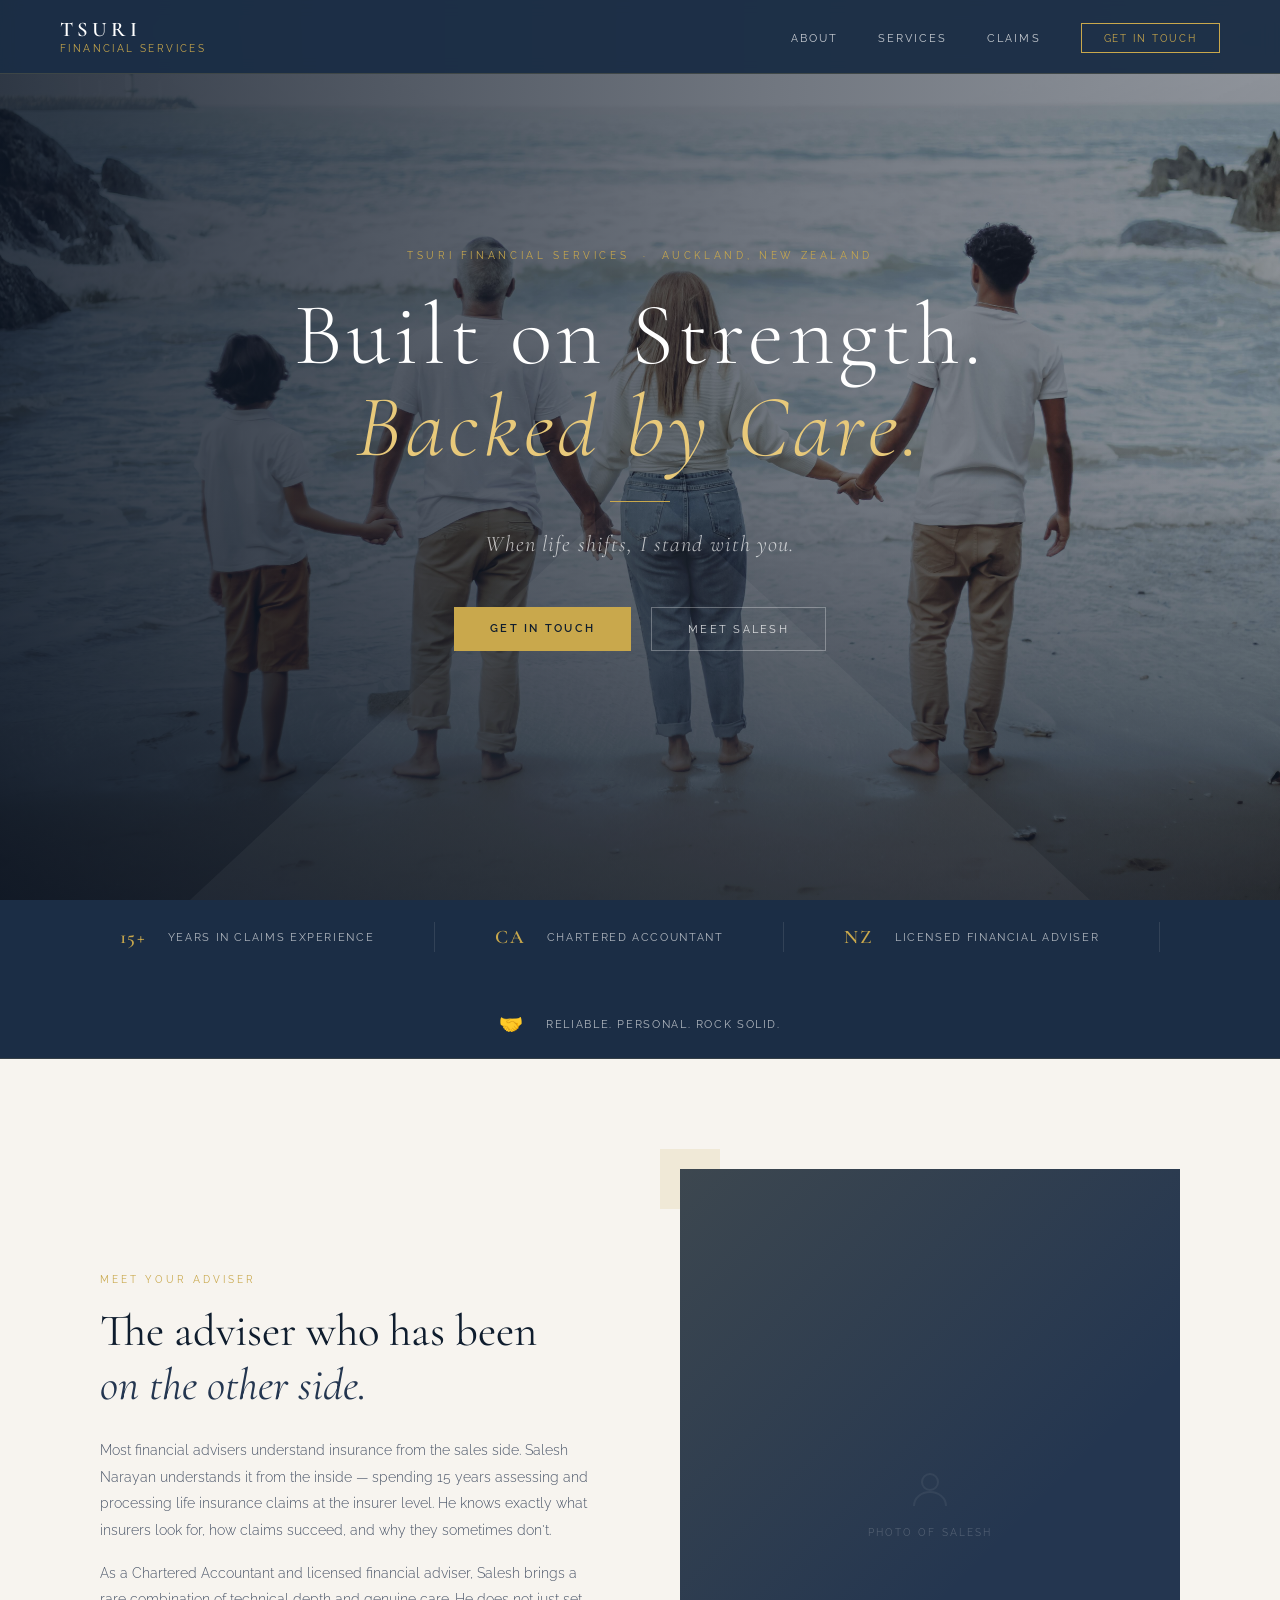
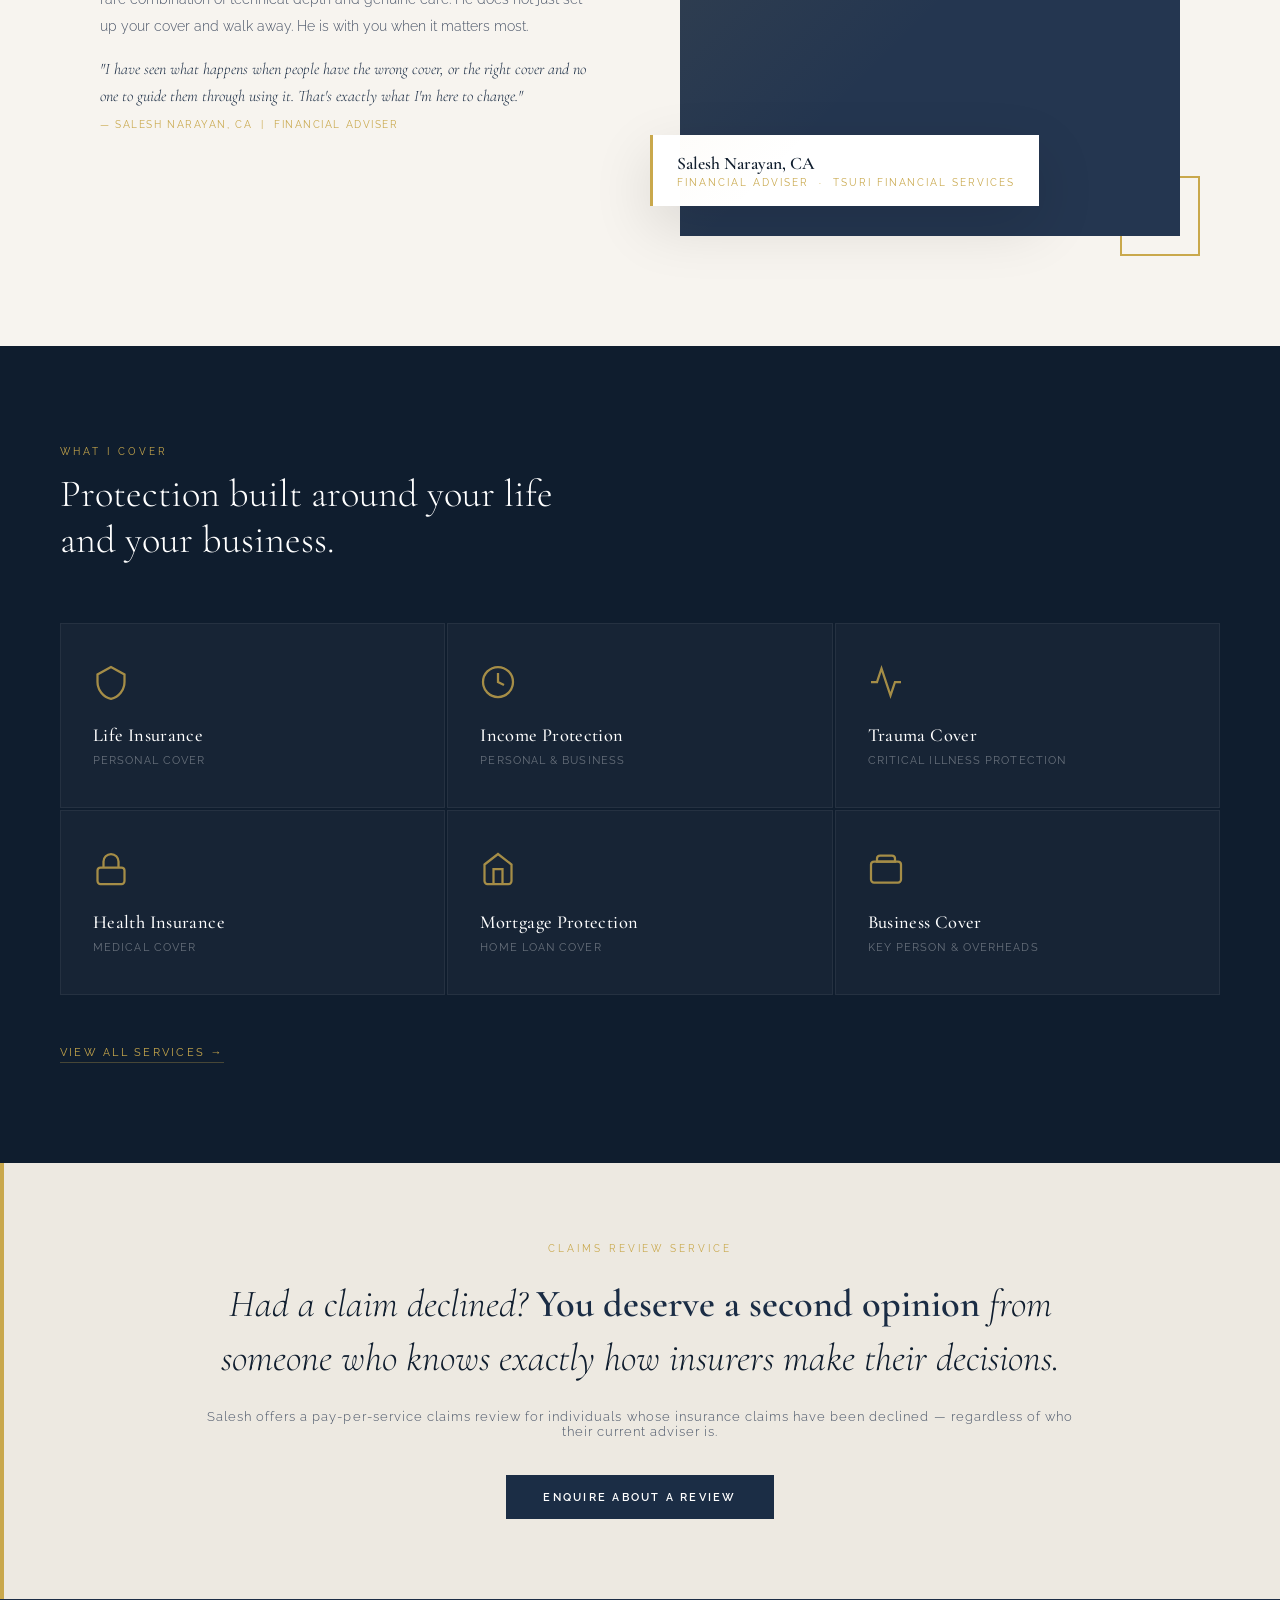
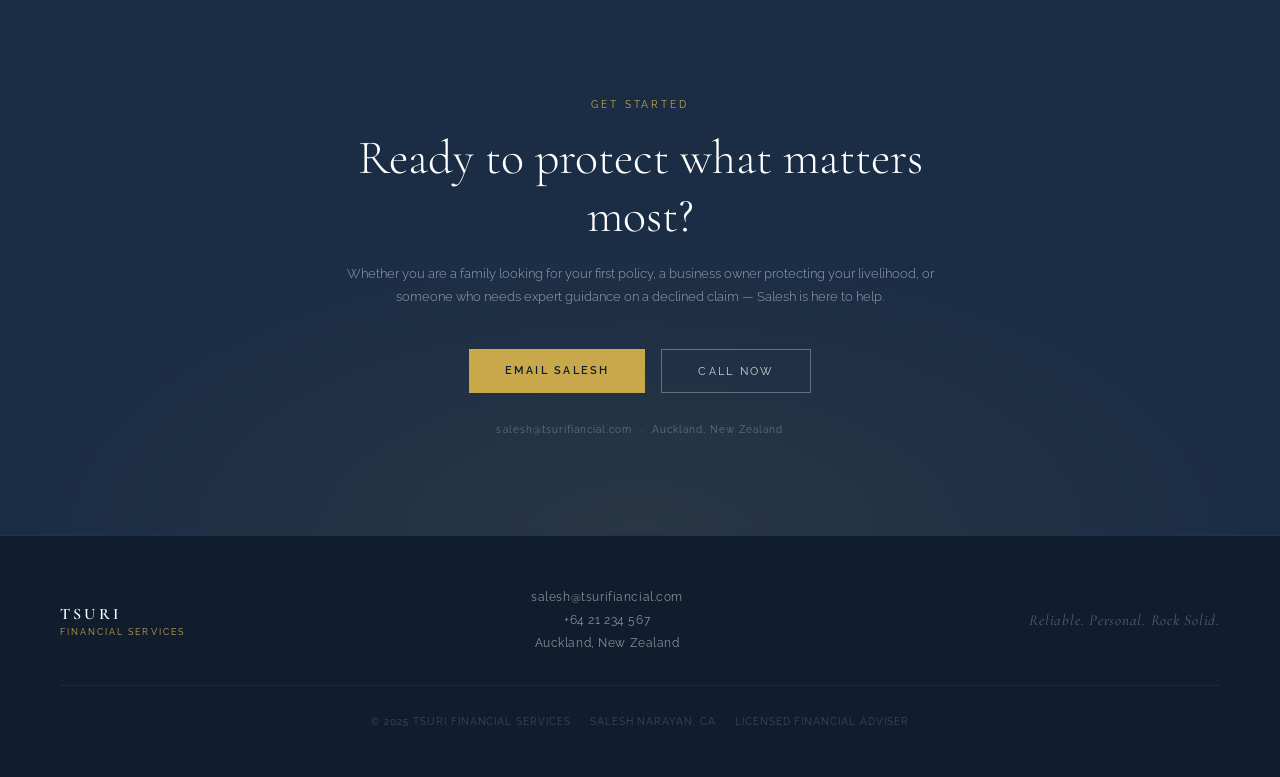
==== index.html @ d6b78319 "Add Tsuri website files" ====
<!DOCTYPE html>
<html lang="en">
<head>
<meta charset="UTF-8">
<meta name="viewport" content="width=device-width, initial-scale=1.0">
<title>Tsuri Financial Services — Built on Strength. Backed by Care.</title>
<link href="https://fonts.googleapis.com/css2?family=Cormorant+Garamond:ital,wght@0,300;0,400;0,500;0,600;1,300;1,400&family=Raleway:wght@300;400;500;600&display=swap" rel="stylesheet">
<style>
  :root {
    --navy: #1b2d45;
    --navy-deep: #0f1d2e;
    --navy-mid: #243650;
    --gold: #c9a84c;
    --gold-light: #e8c97a;
    --cream: #f7f4ef;
    --cream-dark: #ede9e1;
    --white: #ffffff;
    --text-dark: #1b2d45;
    --text-mid: #4a5568;
  }

  * { margin: 0; padding: 0; box-sizing: border-box; }

  html { scroll-behavior: smooth; }

  body {
    font-family: 'Raleway', sans-serif;
    background: var(--cream);
    color: var(--text-dark);
    overflow-x: hidden;
  }

  /* ─── NAV ─── */
  nav {
    position: fixed;
    top: 0; left: 0; right: 0;
    z-index: 100;
    display: flex;
    align-items: center;
    justify-content: space-between;
    padding: 20px 60px;
    background: rgba(27, 45, 69, 0.96);
    backdrop-filter: blur(8px);
    border-bottom: 1px solid rgba(201, 168, 76, 0.2);
  }

  .nav-logo {
    display: flex;
    align-items: center;
    gap: 14px;
    text-decoration: none;
  }

  .nav-brand {
    display: flex;
    flex-direction: column;
    line-height: 1;
  }

  .nav-brand-name {
    font-family: 'Cormorant Garamond', serif;
    font-size: 1.3rem;
    font-weight: 600;
    letter-spacing: 0.2em;
    color: var(--white);
    text-transform: uppercase;
  }

  .nav-brand-sub {
    font-size: 0.6rem;
    letter-spacing: 0.25em;
    color: var(--gold);
    text-transform: uppercase;
    margin-top: 3px;
  }

  .nav-links {
    display: flex;
    gap: 40px;
    list-style: none;
  }

  .nav-links a {
    font-size: 0.7rem;
    letter-spacing: 0.18em;
    text-transform: uppercase;
    color: rgba(255,255,255,0.75);
    text-decoration: none;
    transition: color 0.3s;
  }

  .nav-links a:hover { color: var(--gold); }

  .nav-cta {
    background: transparent;
    border: 1px solid var(--gold);
    color: var(--gold) !important;
    padding: 8px 22px;
    font-size: 0.65rem !important;
    letter-spacing: 0.18em;
    text-transform: uppercase;
    cursor: pointer;
    transition: all 0.3s !important;
    text-decoration: none;
    font-family: 'Raleway', sans-serif;
  }

  .nav-cta:hover {
    background: var(--gold) !important;
    color: var(--navy-deep) !important;
  }

  /* ─── HERO ─── */
  .hero {
    min-height: 100vh;
    display: flex;
    align-items: center;
    justify-content: center;
    position: relative;
    overflow: hidden;
    /* ── SWAP THIS URL FOR THE REAL FAMILY PHOTO ── */
    background-image: url('[data-uri]');
    background-size: cover;
    background-position: center 30%;
  }

  /* Dark navy overlay so text is always legible */
  .hero-bg {
    position: absolute;
    inset: 0;
    background:
      linear-gradient(to right, rgba(10,20,35,0.82) 0%, rgba(10,20,35,0.55) 60%, rgba(10,20,35,0.4) 100%),
      linear-gradient(to top, rgba(10,20,35,0.6) 0%, transparent 50%);
  }

  /* Mountain SVG background */
  .hero-mountain-bg {
    position: absolute;
    bottom: 0;
    left: 50%;
    transform: translateX(-50%);
    width: 100%;
    max-width: 900px;
    opacity: 0.04;
  }

  .hero-content {
    position: relative;
    z-index: 2;
    text-align: center;
    padding: 0 20px;
    animation: fadeUp 1.2s ease forwards;
  }

  @keyframes fadeUp {
    from { opacity: 0; transform: translateY(30px); }
    to { opacity: 1; transform: translateY(0); }
  }

  .hero-eyebrow {
    font-size: 0.65rem;
    letter-spacing: 0.35em;
    text-transform: uppercase;
    color: var(--gold);
    margin-bottom: 28px;
    opacity: 0;
    animation: fadeUp 1s ease 0.3s forwards;
  }

  /* Logo mark */
  .hero-title {
    font-family: 'Cormorant Garamond', serif;
    font-size: clamp(3rem, 7vw, 5.5rem);
    font-weight: 300;
    color: var(--white);
    line-height: 1.05;
    letter-spacing: 0.05em;
    margin-bottom: 12px;
    opacity: 0;
    animation: fadeUp 1s ease 0.5s forwards;
  }

  .hero-title em {
    font-style: italic;
    color: var(--gold-light);
  }

  .hero-divider {
    width: 60px;
    height: 1px;
    background: var(--gold);
    margin: 28px auto;
    opacity: 0;
    animation: fadeUp 1s ease 0.7s forwards;
  }

  .hero-tagline {
    font-family: 'Cormorant Garamond', serif;
    font-size: clamp(1rem, 2.5vw, 1.4rem);
    font-weight: 300;
    font-style: italic;
    color: rgba(255,255,255,0.7);
    letter-spacing: 0.05em;
    margin-bottom: 50px;
    opacity: 0;
    animation: fadeUp 1s ease 0.9s forwards;
  }

  .hero-actions {
    display: flex;
    gap: 20px;
    justify-content: center;
    flex-wrap: wrap;
    opacity: 0;
    animation: fadeUp 1s ease 1.1s forwards;
  }

  .btn-primary {
    background: var(--gold);
    color: var(--navy-deep);
    padding: 14px 36px;
    font-size: 0.7rem;
    letter-spacing: 0.2em;
    text-transform: uppercase;
    text-decoration: none;
    font-family: 'Raleway', sans-serif;
    font-weight: 600;
    transition: all 0.3s;
  }

  .btn-primary:hover {
    background: var(--gold-light);
    transform: translateY(-2px);
  }

  .btn-secondary {
    background: transparent;
    color: rgba(255,255,255,0.8);
    padding: 14px 36px;
    font-size: 0.7rem;
    letter-spacing: 0.2em;
    text-transform: uppercase;
    text-decoration: none;
    font-family: 'Raleway', sans-serif;
    font-weight: 400;
    border: 1px solid rgba(255,255,255,0.3);
    transition: all 0.3s;
  }

  .btn-secondary:hover {
    border-color: var(--gold);
    color: var(--gold);
  }

  /* ─── TRUST BAR ─── */
  .trust-bar {
    background: var(--navy);
    padding: 22px 60px;
    display: flex;
    align-items: center;
    justify-content: center;
    gap: 60px;
    flex-wrap: wrap;
    border-bottom: 1px solid rgba(201,168,76,0.15);
  }

  .trust-item {
    display: flex;
    align-items: center;
    gap: 12px;
    color: rgba(255,255,255,0.65);
    font-size: 0.68rem;
    letter-spacing: 0.15em;
    text-transform: uppercase;
  }

  .trust-item span {
    color: var(--gold);
    font-family: 'Cormorant Garamond', serif;
    font-size: 1.2rem;
    font-weight: 600;
  }

  .trust-sep {
    width: 1px;
    height: 30px;
    background: rgba(255,255,255,0.1);
  }

  /* ─── INTRO SECTION ─── */
  .intro {
    padding: 110px 60px;
    display: grid;
    grid-template-columns: 1fr 1fr;
    gap: 80px;
    max-width: 1200px;
    margin: 0 auto;
    align-items: center;
  }

  .intro-label {
    font-size: 0.62rem;
    letter-spacing: 0.3em;
    text-transform: uppercase;
    color: var(--gold);
    margin-bottom: 20px;
  }

  .intro-heading {
    font-family: 'Cormorant Garamond', serif;
    font-size: clamp(2rem, 3.5vw, 2.8rem);
    font-weight: 400;
    line-height: 1.2;
    color: var(--navy-deep);
    margin-bottom: 24px;
  }

  .intro-heading em {
    font-style: italic;
    color: var(--navy-mid);
  }

  .intro-text {
    font-size: 0.88rem;
    line-height: 1.9;
    color: var(--text-mid);
    font-weight: 300;
  }

  .intro-text + .intro-text {
    margin-top: 16px;
  }

  .intro-photo {
    position: relative;
  }

  .intro-photo-frame {
    width: 100%;
    aspect-ratio: 3/4;
    background: var(--navy-mid);
    position: relative;
    overflow: hidden;
  }

  .intro-photo-frame::before {
    content: '';
    position: absolute;
    inset: 0;
    background: linear-gradient(135deg, rgba(201,168,76,0.15) 0%, transparent 60%);
    z-index: 1;
  }

  .photo-placeholder {
    width: 100%;
    height: 100%;
    display: flex;
    flex-direction: column;
    align-items: center;
    justify-content: center;
    color: rgba(255,255,255,0.2);
    font-size: 0.65rem;
    letter-spacing: 0.2em;
    text-transform: uppercase;
    gap: 12px;
  }

  .photo-placeholder svg {
    width: 48px;
    height: 48px;
    opacity: 0.3;
  }

  .intro-photo-accent {
    position: absolute;
    bottom: -20px;
    right: -20px;
    width: 80px;
    height: 80px;
    border: 2px solid var(--gold);
    z-index: -1;
  }

  .intro-photo-accent2 {
    position: absolute;
    top: -20px;
    left: -20px;
    width: 60px;
    height: 60px;
    background: var(--gold);
    opacity: 0.15;
    z-index: -1;
  }

  .intro-name-card {
    position: absolute;
    bottom: 30px;
    left: -30px;
    background: var(--white);
    padding: 18px 24px;
    border-left: 3px solid var(--gold);
    box-shadow: 0 20px 60px rgba(0,0,0,0.12);
  }

  .intro-name {
    font-family: 'Cormorant Garamond', serif;
    font-size: 1.1rem;
    font-weight: 600;
    color: var(--navy-deep);
    margin-bottom: 3px;
  }

  .intro-role {
    font-size: 0.62rem;
    letter-spacing: 0.2em;
    text-transform: uppercase;
    color: var(--gold);
  }

  /* ─── SERVICES TEASER ─── */
  .services {
    background: var(--navy-deep);
    padding: 100px 60px;
  }

  .services-inner {
    max-width: 1200px;
    margin: 0 auto;
  }

  .section-label {
    font-size: 0.62rem;
    letter-spacing: 0.3em;
    text-transform: uppercase;
    color: var(--gold);
    margin-bottom: 14px;
    display: block;
  }

  .section-heading {
    font-family: 'Cormorant Garamond', serif;
    font-size: clamp(1.8rem, 3vw, 2.6rem);
    font-weight: 300;
    color: var(--white);
    margin-bottom: 60px;
    max-width: 500px;
    line-height: 1.2;
  }

  .services-grid {
    display: grid;
    grid-template-columns: repeat(3, 1fr);
    gap: 2px;
  }

  .service-card {
    background: rgba(255,255,255,0.03);
    border: 1px solid rgba(255,255,255,0.06);
    padding: 40px 32px;
    transition: all 0.3s;
    cursor: default;
    position: relative;
    overflow: hidden;
  }

  .service-card::after {
    content: '';
    position: absolute;
    bottom: 0;
    left: 0;
    right: 0;
    height: 2px;
    background: var(--gold);
    transform: scaleX(0);
    transition: transform 0.3s;
    transform-origin: left;
  }

  .service-card:hover {
    background: rgba(255,255,255,0.06);
  }

  .service-card:hover::after {
    transform: scaleX(1);
  }

  .service-icon {
    width: 36px;
    height: 36px;
    margin-bottom: 20px;
    color: var(--gold);
    opacity: 0.8;
  }

  .service-title {
    font-family: 'Cormorant Garamond', serif;
    font-size: 1.15rem;
    font-weight: 500;
    color: var(--white);
    margin-bottom: 8px;
    letter-spacing: 0.02em;
  }

  .service-sub {
    font-size: 0.68rem;
    letter-spacing: 0.1em;
    color: rgba(255,255,255,0.35);
    text-transform: uppercase;
  }

  .services-footer {
    margin-top: 50px;
    display: flex;
    align-items: center;
    gap: 30px;
  }

  .services-footer a {
    font-size: 0.7rem;
    letter-spacing: 0.2em;
    text-transform: uppercase;
    color: var(--gold);
    text-decoration: none;
    border-bottom: 1px solid rgba(201,168,76,0.3);
    padding-bottom: 3px;
    transition: border-color 0.3s;
  }

  .services-footer a:hover { border-color: var(--gold); }

  /* ─── CLAIMS BANNER ─── */
  .claims {
    background: var(--cream-dark);
    padding: 80px 60px;
    position: relative;
    overflow: hidden;
  }

  .claims::before {
    content: '';
    position: absolute;
    left: 0;
    top: 0;
    bottom: 0;
    width: 4px;
    background: var(--gold);
  }

  .claims-inner {
    max-width: 900px;
    margin: 0 auto;
    text-align: center;
  }

  .claims-quote {
    font-family: 'Cormorant Garamond', serif;
    font-size: clamp(1.6rem, 3vw, 2.4rem);
    font-weight: 300;
    font-style: italic;
    color: var(--navy-deep);
    line-height: 1.4;
    margin-bottom: 24px;
  }

  .claims-quote strong {
    font-style: normal;
    font-weight: 600;
    color: var(--navy);
  }

  .claims-sub {
    font-size: 0.8rem;
    letter-spacing: 0.08em;
    color: var(--text-mid);
    font-weight: 300;
  }

  /* ─── CTA ─── */
  .cta {
    background: var(--navy);
    padding: 100px 60px;
    text-align: center;
    position: relative;
    overflow: hidden;
  }

  .cta::before {
    content: '';
    position: absolute;
    inset: 0;
    background: radial-gradient(ellipse 70% 80% at 50% 100%, rgba(201,168,76,0.08) 0%, transparent 70%);
  }

  .cta-inner {
    position: relative;
    z-index: 2;
    max-width: 600px;
    margin: 0 auto;
  }

  .cta-label {
    font-size: 0.62rem;
    letter-spacing: 0.3em;
    text-transform: uppercase;
    color: var(--gold);
    margin-bottom: 20px;
    display: block;
  }

  .cta-heading {
    font-family: 'Cormorant Garamond', serif;
    font-size: clamp(2rem, 4vw, 3rem);
    font-weight: 300;
    color: var(--white);
    line-height: 1.2;
    margin-bottom: 16px;
  }

  .cta-text {
    font-size: 0.82rem;
    color: rgba(255,255,255,0.55);
    font-weight: 300;
    line-height: 1.8;
    margin-bottom: 40px;
  }

  .cta-actions {
    display: flex;
    gap: 16px;
    justify-content: center;
    flex-wrap: wrap;
  }

  /* ─── FOOTER ─── */
  footer {
    background: var(--navy-deep);
    padding: 50px 60px;
    border-top: 1px solid rgba(201,168,76,0.15);
  }

  .footer-inner {
    max-width: 1200px;
    margin: 0 auto;
    display: flex;
    align-items: center;
    justify-content: space-between;
    flex-wrap: wrap;
    gap: 30px;
  }

  .footer-brand {
    display: flex;
    align-items: center;
    gap: 14px;
  }

  .footer-brand-text .name {
    font-family: 'Cormorant Garamond', serif;
    font-size: 1rem;
    letter-spacing: 0.2em;
    text-transform: uppercase;
    color: var(--white);
    font-weight: 600;
  }

  .footer-brand-text .sub {
    font-size: 0.58rem;
    letter-spacing: 0.22em;
    text-transform: uppercase;
    color: var(--gold);
    margin-top: 2px;
  }

  .footer-contact {
    text-align: center;
  }

  .footer-contact a {
    display: block;
    font-size: 0.72rem;
    color: rgba(255,255,255,0.5);
    text-decoration: none;
    letter-spacing: 0.05em;
    transition: color 0.3s;
    line-height: 2;
  }

  .footer-contact a:hover { color: var(--gold); }

  .footer-tagline {
    font-family: 'Cormorant Garamond', serif;
    font-style: italic;
    font-size: 0.95rem;
    color: rgba(255,255,255,0.3);
    letter-spacing: 0.05em;
  }

  .footer-copy {
    width: 100%;
    text-align: center;
    font-size: 0.6rem;
    color: rgba(255,255,255,0.2);
    letter-spacing: 0.1em;
    text-transform: uppercase;
    margin-top: 30px;
    padding-top: 30px;
    border-top: 1px solid rgba(255,255,255,0.05);
  }

  /* ─── RESPONSIVE ─── */
  @media (max-width: 900px) {
    nav { padding: 18px 24px; }
    .nav-links { display: none; }
    .intro { grid-template-columns: 1fr; padding: 70px 24px; gap: 50px; }
    .intro-photo { order: -1; }
    .intro-name-card { left: 0; bottom: -10px; }
    .services { padding: 70px 24px; }
    .services-grid { grid-template-columns: 1fr 1fr; }
    .claims { padding: 60px 24px; }
    .cta { padding: 70px 24px; }
    footer { padding: 40px 24px; }
    .footer-inner { flex-direction: column; align-items: flex-start; gap: 20px; }
    .footer-contact { text-align: left; }
    .trust-bar { padding: 18px 24px; gap: 20px; }
    .trust-sep { display: none; }
  }

  @media (max-width: 600px) {
    .services-grid { grid-template-columns: 1fr; }
  }
</style>
</head>
<body>

<!-- ─── NAV ─── -->
<nav>
  <a href="index.html" class="nav-logo">
    <div class="nav-brand">
      <span class="nav-brand-name">Tsuri</span>
      <span class="nav-brand-sub">Financial Services</span>
    </div>
  </a>

  <ul class="nav-links">
    <li><a href="about.html">About</a></li>
    <li><a href="services.html">Services</a></li>
    <li><a href="enquire.html">Claims</a></li>
    <li><a href="enquire.html" class="nav-cta">Get in Touch</a></li>
  </ul>
</nav>

<!-- ─── HERO ─── -->
<section class="hero">
  <div class="hero-bg"></div>

  <!-- Large faint mountain -->
  <svg class="hero-mountain-bg" viewBox="0 0 900 500" fill="none" xmlns="http://www.w3.org/2000/svg" aria-hidden="true">
    <path d="M0 500 L450 80 L900 500 Z" fill="white"/>
    <path d="M180 500 L450 180 L720 500 Z" fill="white" opacity="0.5"/>
  </svg>

  <div class="hero-content">
    <p class="hero-eyebrow">Tsuri Financial Services &nbsp;·&nbsp; Auckland, New Zealand</p>

    <h1 class="hero-title">
      Built on Strength.<br><em>Backed by Care.</em>
    </h1>

    <div class="hero-divider"></div>

    <p class="hero-tagline">When life shifts, I stand with you.</p>

    <div class="hero-actions">
      <a href="enquire.html" class="btn-primary">Get in Touch</a>
      <a href="about.html" class="btn-secondary">Meet Salesh</a>
    </div>
  </div>
</section>

<!-- ─── TRUST BAR ─── -->
<div class="trust-bar">
  <div class="trust-item"><span>15+</span>&nbsp; Years in Claims Experience</div>
  <div class="trust-sep"></div>
  <div class="trust-item"><span>CA</span>&nbsp; Chartered Accountant</div>
  <div class="trust-sep"></div>
  <div class="trust-item"><span>NZ</span>&nbsp; Licensed Financial Adviser</div>
  <div class="trust-sep"></div>
  <div class="trust-item"><span>🤝</span>&nbsp; Reliable. Personal. Rock Solid.</div>
</div>

<!-- ─── INTRO / ABOUT ─── -->
<section class="intro" id="about">
  <div class="intro-text-col">
    <p class="intro-label">Meet Your Adviser</p>
    <h2 class="intro-heading">
      The adviser who has been<br><em>on the other side.</em>
    </h2>
    <p class="intro-text">
      Most financial advisers understand insurance from the sales side. Salesh Narayan understands it from the inside — spending 15 years assessing and processing life insurance claims at the insurer level. He knows exactly what insurers look for, how claims succeed, and why they sometimes don't.
    </p>
    <p class="intro-text" style="margin-top:16px;">
      As a Chartered Accountant and licensed financial adviser, Salesh brings a rare combination of technical depth and genuine care. He does not just set up your cover and walk away. He is with you when it matters most.
    </p>
    <p class="intro-text" style="margin-top:16px; color: var(--navy); font-style: italic; font-family: 'Cormorant Garamond', serif; font-size: 1rem; line-height: 1.7;">
      "I have seen what happens when people have the wrong cover, or the right cover and no one to guide them through using it. That's exactly what I'm here to change."
    </p>
    <p style="margin-top:8px; font-size:0.65rem; letter-spacing:0.15em; text-transform:uppercase; color:var(--gold);">— Salesh Narayan, CA &nbsp;|&nbsp; Financial Adviser</p>
  </div>

  <div class="intro-photo">
    <div class="intro-photo-accent2"></div>
    <div class="intro-photo-frame">
      <div class="photo-placeholder">
        <svg viewBox="0 0 24 24" fill="none" stroke="currentColor" stroke-width="1">
          <circle cx="12" cy="8" r="4"/><path d="M4 20c0-4 3.6-7 8-7s8 3 8 7"/>
        </svg>
        <span>Photo of Salesh</span>
      </div>
    </div>
    <div class="intro-photo-accent"></div>
    <div class="intro-name-card">
      <div class="intro-name">Salesh Narayan, CA</div>
      <div class="intro-role">Financial Adviser &nbsp;·&nbsp; Tsuri Financial Services</div>
    </div>
  </div>
</section>

<!-- ─── SERVICES TEASER ─── -->
<section class="services" id="services">
  <div class="services-inner">
    <span class="section-label">What I Cover</span>
    <h2 class="section-heading">Protection built around your life and your business.</h2>

    <div class="services-grid">
      <!-- Personal -->
      <div class="service-card">
        <svg class="service-icon" viewBox="0 0 24 24" fill="none" stroke="currentColor" stroke-width="1.5">
          <path d="M12 2L3 7v5c0 5.25 3.75 10.15 9 11.25C17.25 22.15 21 17.25 21 12V7l-9-5z"/>
        </svg>
        <div class="service-title">Life Insurance</div>
        <div class="service-sub">Personal Cover</div>
      </div>

      <div class="service-card">
        <svg class="service-icon" viewBox="0 0 24 24" fill="none" stroke="currentColor" stroke-width="1.5">
          <path d="M12 2C6.48 2 2 6.48 2 12s4.48 10 10 10 10-4.48 10-10S17.52 2 12 2z"/>
          <path d="M12 6v6l4 2"/>
        </svg>
        <div class="service-title">Income Protection</div>
        <div class="service-sub">Personal &amp; Business</div>
      </div>

      <div class="service-card">
        <svg class="service-icon" viewBox="0 0 24 24" fill="none" stroke="currentColor" stroke-width="1.5">
          <path d="M22 12h-4l-3 9L9 3l-3 9H2"/>
        </svg>
        <div class="service-title">Trauma Cover</div>
        <div class="service-sub">Critical Illness Protection</div>
      </div>

      <div class="service-card">
        <svg class="service-icon" viewBox="0 0 24 24" fill="none" stroke="currentColor" stroke-width="1.5">
          <rect x="3" y="11" width="18" height="11" rx="2"/><path d="M7 11V7a5 5 0 0 1 10 0v4"/>
        </svg>
        <div class="service-title">Health Insurance</div>
        <div class="service-sub">Medical Cover</div>
      </div>

      <div class="service-card">
        <svg class="service-icon" viewBox="0 0 24 24" fill="none" stroke="currentColor" stroke-width="1.5">
          <path d="M3 9l9-7 9 7v11a2 2 0 0 1-2 2H5a2 2 0 0 1-2-2z"/><polyline points="9 22 9 12 15 12 15 22"/>
        </svg>
        <div class="service-title">Mortgage Protection</div>
        <div class="service-sub">Home Loan Cover</div>
      </div>

      <div class="service-card">
        <svg class="service-icon" viewBox="0 0 24 24" fill="none" stroke="currentColor" stroke-width="1.5">
          <path d="M20 7H4a2 2 0 0 0-2 2v10a2 2 0 0 0 2 2h16a2 2 0 0 0 2-2V9a2 2 0 0 0-2-2z"/><path d="M16 3H8a2 2 0 0 0-2 2v2h12V5a2 2 0 0 0-2-2z"/>
        </svg>
        <div class="service-title">Business Cover</div>
        <div class="service-sub">Key Person &amp; Overheads</div>
      </div>
    </div>

    <div class="services-footer">
      <a href="services.html">View All Services →</a>
    </div>
  </div>
</section>

<!-- ─── CLAIMS CALLOUT ─── -->
<section class="claims" id="claims">
  <div class="claims-inner">
    <p class="intro-label" style="text-align:center; margin-bottom:24px;">Claims Review Service</p>
    <p class="claims-quote">
      Had a claim declined? <strong>You deserve a second opinion</strong> from someone who knows exactly how insurers make their decisions.
    </p>
    <p class="claims-sub">
      Salesh offers a pay-per-service claims review for individuals whose insurance claims have been declined — regardless of who their current adviser is.
    </p>
    <div style="margin-top:36px;">
      <a href="enquire.html" class="btn-primary" style="background:var(--navy); color:var(--white); display:inline-block; padding:14px 36px; font-size:0.7rem; letter-spacing:0.2em; text-transform:uppercase; text-decoration:none; font-family:'Raleway',sans-serif; font-weight:600; transition:all 0.3s; border: 1px solid var(--navy);">Enquire About a Review</a>
    </div>
  </div>
</section>

<!-- ─── CTA ─── -->
<section class="cta" id="enquire">
  <div class="cta-inner">
    <span class="cta-label">Get Started</span>
    <h2 class="cta-heading">Ready to protect what matters most?</h2>
    <p class="cta-text">
      Whether you are a family looking for your first policy, a business owner protecting your livelihood, or someone who needs expert guidance on a declined claim — Salesh is here to help.
    </p>
    <div class="cta-actions">
      <a href="mailto:salesh@tsurifiancial.com" class="btn-primary">Email Salesh</a>
      <a href="tel:+6421234567" class="btn-secondary">Call Now</a>
    </div>
    <p style="margin-top:30px; font-size:0.65rem; color:rgba(255,255,255,0.3); letter-spacing:0.1em;">salesh@tsurifiancial.com &nbsp;·&nbsp; Auckland, New Zealand</p>
  </div>
</section>

<!-- ─── FOOTER ─── -->
<footer>
  <div class="footer-inner">
    <div class="footer-brand">
      <div class="footer-brand-text">
        <div class="name">Tsuri</div>
        <div class="sub">Financial Services</div>
      </div>
    </div>

    <div class="footer-contact">
      <a href="mailto:salesh@tsurifiancial.com">salesh@tsurifiancial.com</a>
      <a href="tel:+6421234567">+64 21 234 567</a>
      <a href="#">Auckland, New Zealand</a>
    </div>

    <div class="footer-tagline">Reliable. Personal. Rock Solid.</div>
  </div>

  <p class="footer-copy">© 2025 Tsuri Financial Services &nbsp;·&nbsp; Salesh Narayan, CA &nbsp;·&nbsp; Licensed Financial Adviser</p>
</footer>

</body>
</html>
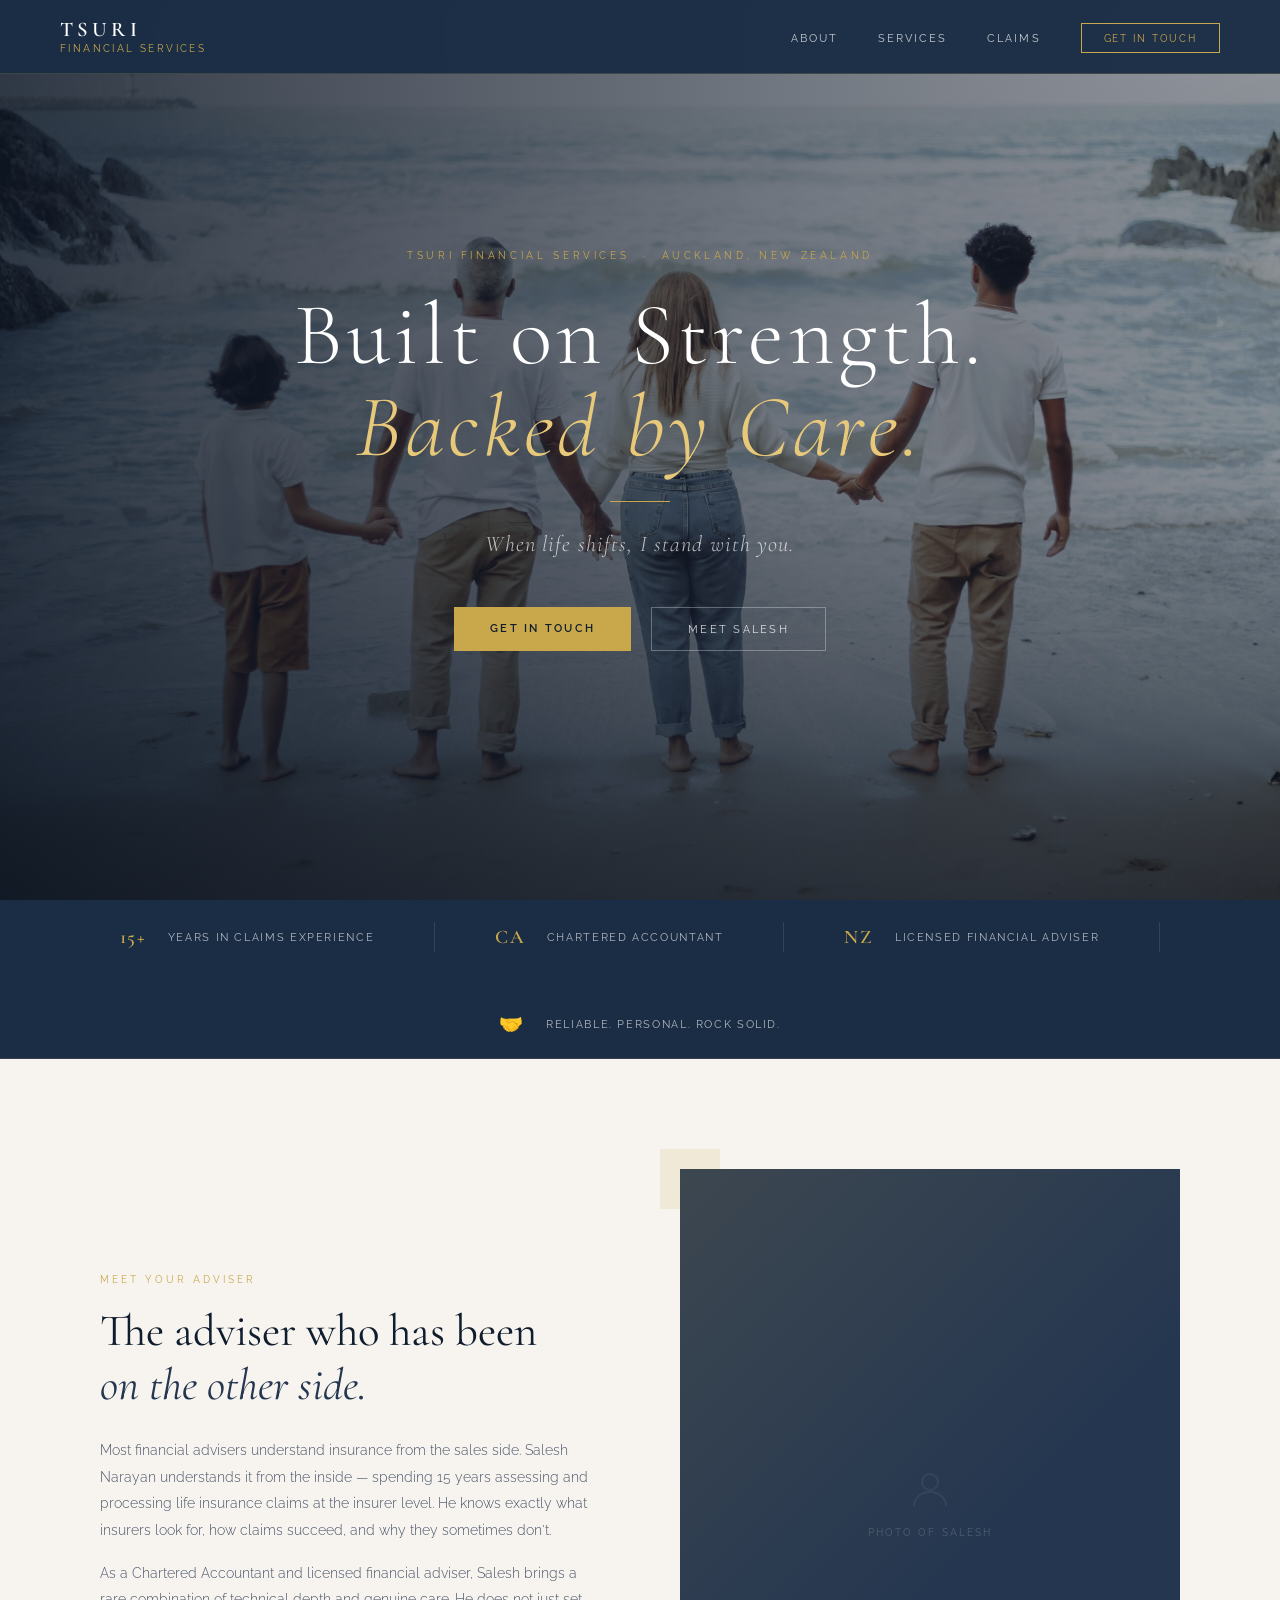
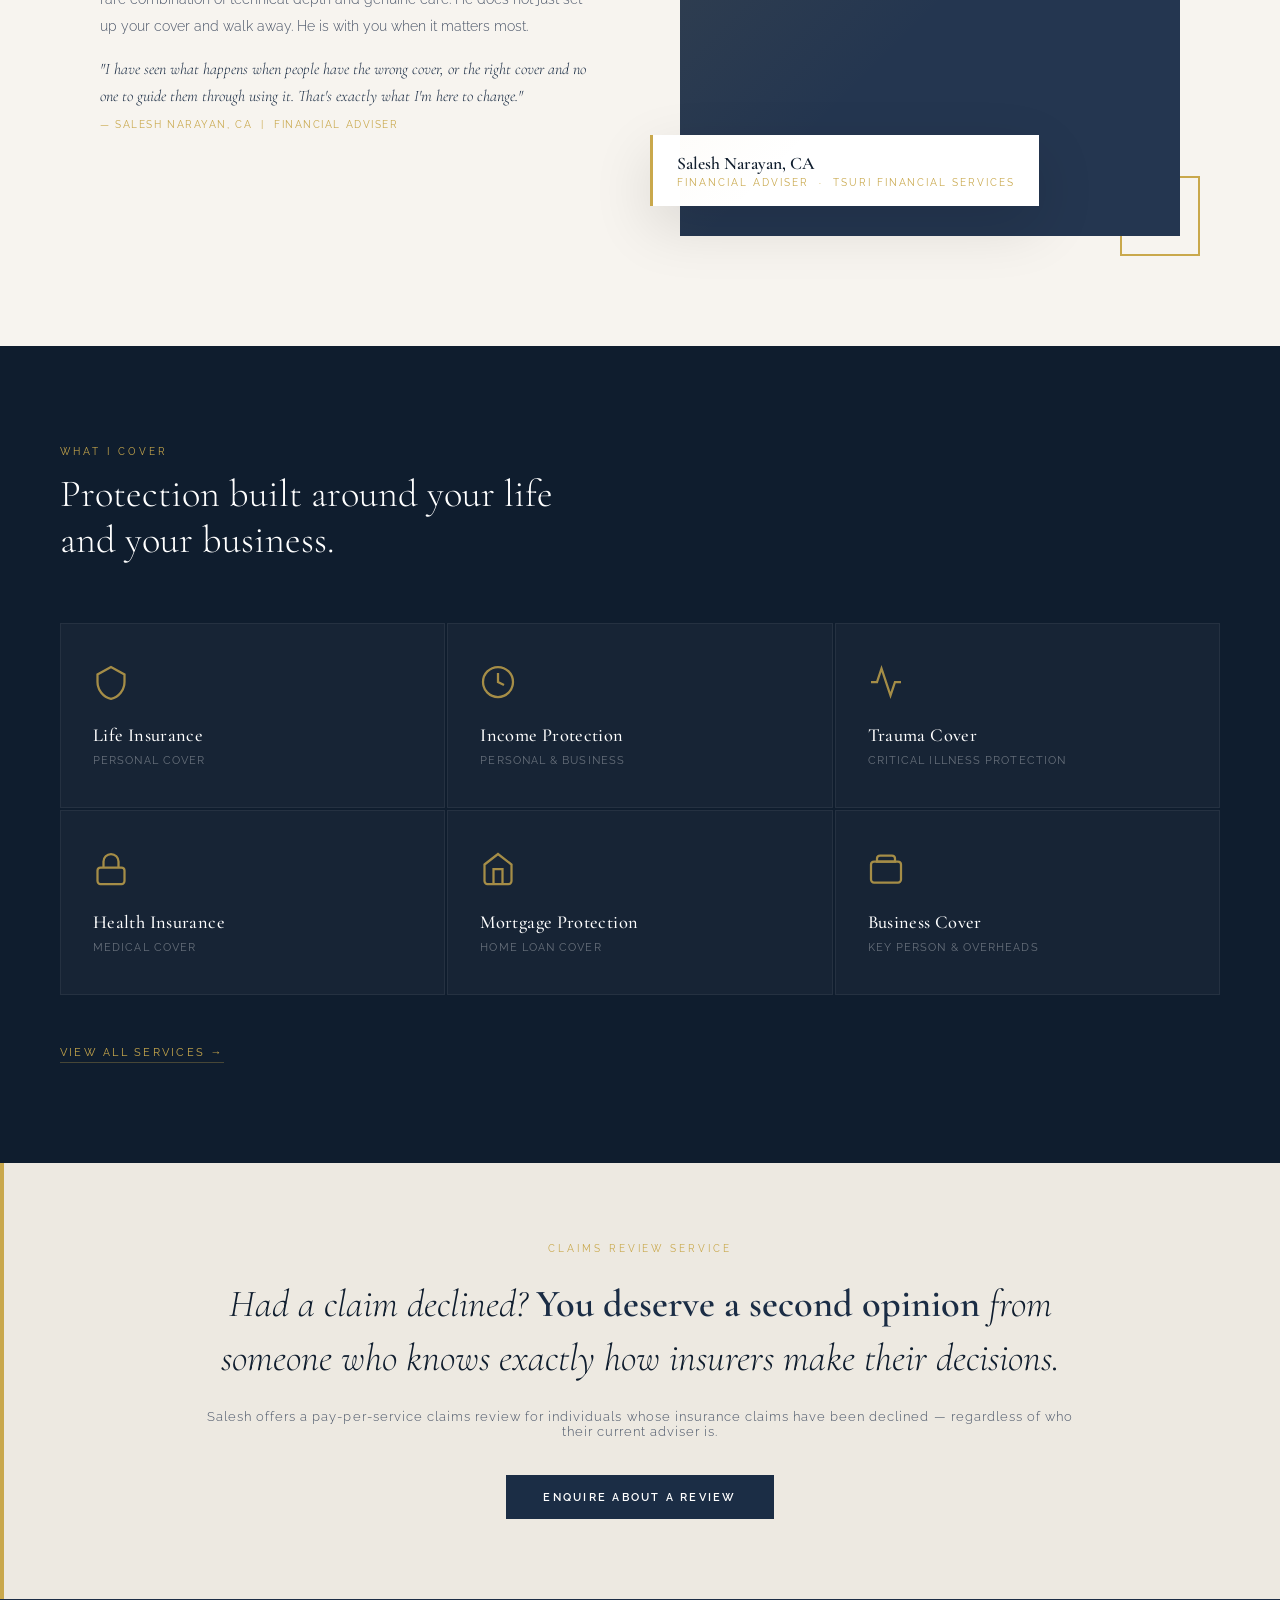
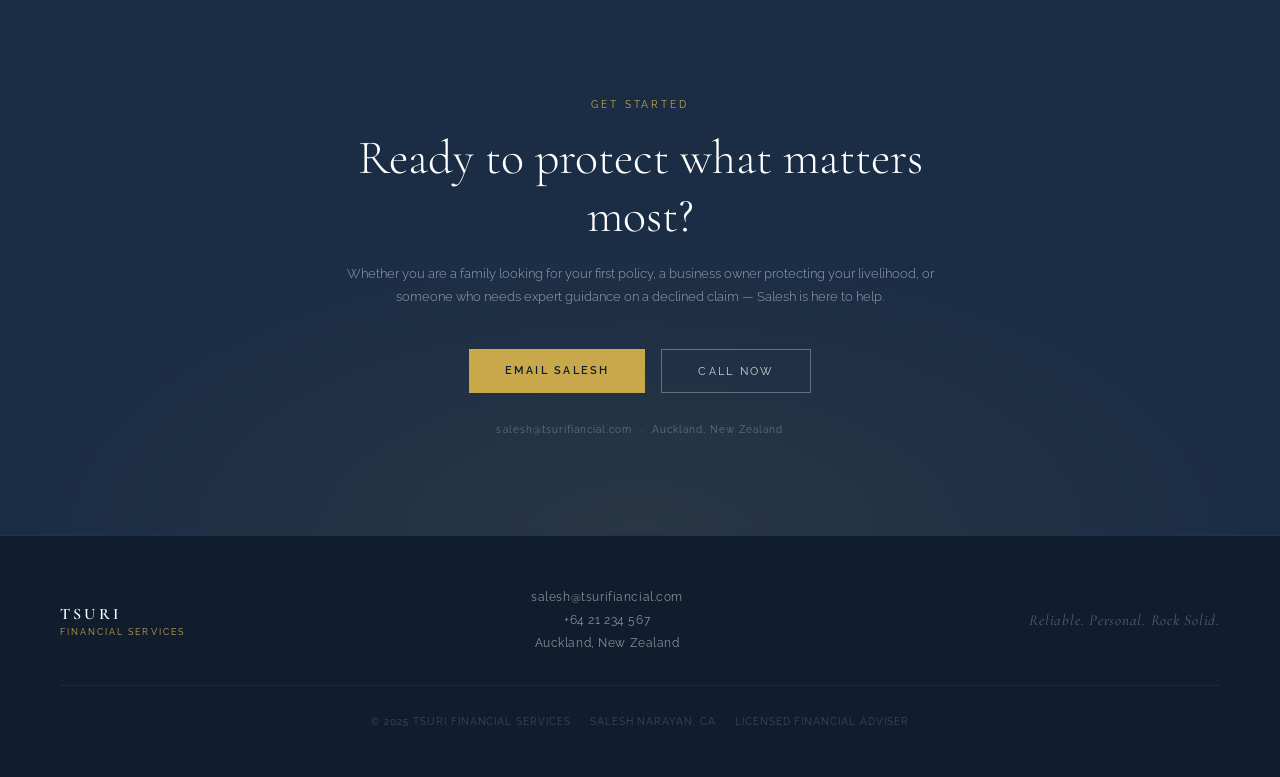
==== commit 87d239e8: "Optimize home page assets and wire enquiry form to Formspree." ====
--- a/index.html
+++ b/index.html
@@ -5,730 +5,7 @@
 <meta name="viewport" content="width=device-width, initial-scale=1.0">
 <title>Tsuri Financial Services — Built on Strength. Backed by Care.</title>
 <link href="https://fonts.googleapis.com/css2?family=Cormorant+Garamond:ital,wght@0,300;0,400;0,500;0,600;1,300;1,400&family=Raleway:wght@300;400;500;600&display=swap" rel="stylesheet">
-<style>
-  :root {
-    --navy: #1b2d45;
-    --navy-deep: #0f1d2e;
-    --navy-mid: #243650;
-    --gold: #c9a84c;
-    --gold-light: #e8c97a;
-    --cream: #f7f4ef;
-    --cream-dark: #ede9e1;
-    --white: #ffffff;
-    --text-dark: #1b2d45;
-    --text-mid: #4a5568;
-  }
-
-  * { margin: 0; padding: 0; box-sizing: border-box; }
-
-  html { scroll-behavior: smooth; }
-
-  body {
-    font-family: 'Raleway', sans-serif;
-    background: var(--cream);
-    color: var(--text-dark);
-    overflow-x: hidden;
-  }
-
-  /* ─── NAV ─── */
-  nav {
-    position: fixed;
-    top: 0; left: 0; right: 0;
-    z-index: 100;
-    display: flex;
-    align-items: center;
-    justify-content: space-between;
-    padding: 20px 60px;
-    background: rgba(27, 45, 69, 0.96);
-    backdrop-filter: blur(8px);
-    border-bottom: 1px solid rgba(201, 168, 76, 0.2);
-  }
-
-  .nav-logo {
-    display: flex;
-    align-items: center;
-    gap: 14px;
-    text-decoration: none;
-  }
-
-  .nav-brand {
-    display: flex;
-    flex-direction: column;
-    line-height: 1;
-  }
-
-  .nav-brand-name {
-    font-family: 'Cormorant Garamond', serif;
-    font-size: 1.3rem;
-    font-weight: 600;
-    letter-spacing: 0.2em;
-    color: var(--white);
-    text-transform: uppercase;
-  }
-
-  .nav-brand-sub {
-    font-size: 0.6rem;
-    letter-spacing: 0.25em;
-    color: var(--gold);
-    text-transform: uppercase;
-    margin-top: 3px;
-  }
-
-  .nav-links {
-    display: flex;
-    gap: 40px;
-    list-style: none;
-  }
-
-  .nav-links a {
-    font-size: 0.7rem;
-    letter-spacing: 0.18em;
-    text-transform: uppercase;
-    color: rgba(255,255,255,0.75);
-    text-decoration: none;
-    transition: color 0.3s;
-  }
-
-  .nav-links a:hover { color: var(--gold); }
-
-  .nav-cta {
-    background: transparent;
-    border: 1px solid var(--gold);
-    color: var(--gold) !important;
-    padding: 8px 22px;
-    font-size: 0.65rem !important;
-    letter-spacing: 0.18em;
-    text-transform: uppercase;
-    cursor: pointer;
-    transition: all 0.3s !important;
-    text-decoration: none;
-    font-family: 'Raleway', sans-serif;
-  }
-
-  .nav-cta:hover {
-    background: var(--gold) !important;
-    color: var(--navy-deep) !important;
-  }
-
-  /* ─── HERO ─── */
-  .hero {
-    min-height: 100vh;
-    display: flex;
-    align-items: center;
-    justify-content: center;
-    position: relative;
-    overflow: hidden;
-    /* ── SWAP THIS URL FOR THE REAL FAMILY PHOTO ── */
-    background-image: url('[data-uri]